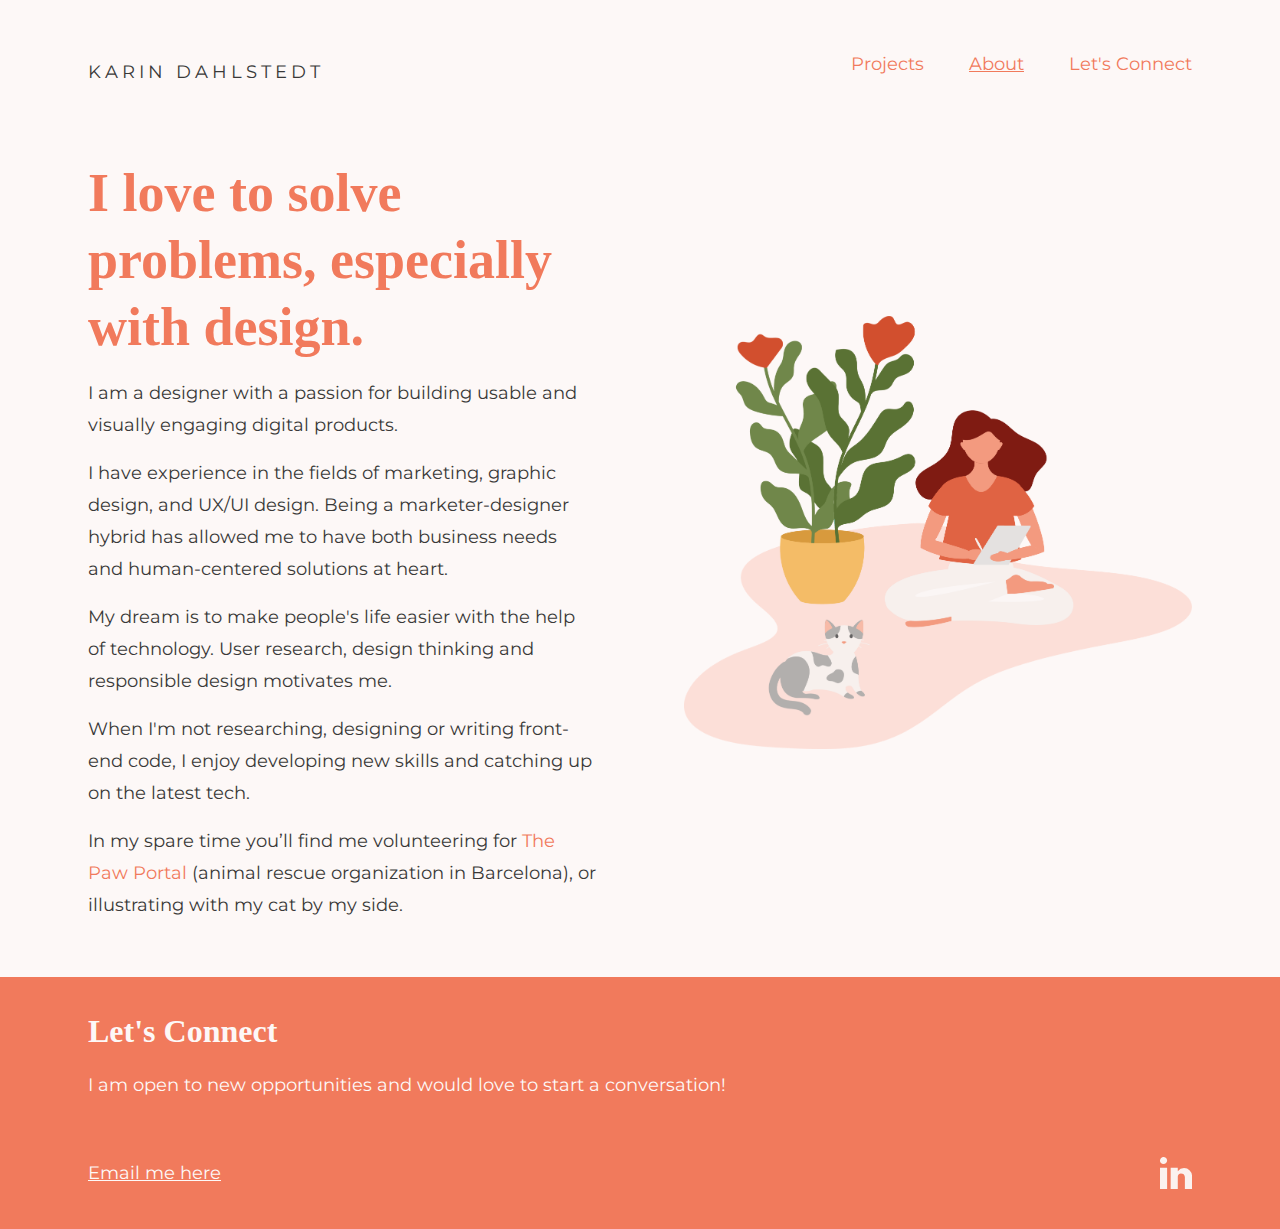
==== about/index.html @ d30a2efb "Project updated" ====
<!DOCTYPE html>
<html lang="en">

    <head>
        <meta charset="UTF-8">
        <meta name="viewport" content="width=device-width, initial-scale=1.0">
        <title>About</title>
        <link rel="preconnect" href="https://fonts.gstatic.com">
        <link
            href="https://fonts.googleapis.com/css2?family=DM+Serif+Display&family=Montserrat&display=swap"
            rel="stylesheet">
        <link href="../assets/css/styles.css" rel="stylesheet">
    </head>
    <body>
        <header class="header">
            <div class="header-container wrapper">
                <div class="logo">
                <div>KARIN DAHLSTEDT</div>
            </div>
            <div class="hamburger-menu">
            <div id="myNav" class="overlay">
                <a href="javascript:void(0)" class="closebtn" onclick="closeNav()">&times;</a>
                <div class="overlay-content">
                  <a href="https://karindd.github.io">Projects</a>
                  <a href="https://karindd.github.io/about/">About</a>
                  <a href="#footer">Let's Connect</a>
                </div>
              </div>
              <div class="hamburger-icon">
              <span onclick="openNav()">&#9776;</span>
              </div>
            </div>
                <nav class="navigation navigation-min">
                    <ul>
                        <li class="nav-item inline">
                            <a class="nav-link" href="https://karindd.github.io">Projects</a>
                        </li>
                        <li class="nav-item inline">
                            <a class="nav-link underline" href="https://karindd.github.io/about/">About</a>
                        </li>
                        <li class="nav-item inline">
                            <a class="nav-link" href="#footer">Let's Connect</a>
                        </li>
                    </ul>
                </nav>
            </div>
        </header>
        <main>
            <section>
                <div class="wrapper">
                    <div class="row-min align-center">
                        <div class="column-min">
                            <h1 class="h-color">I love to solve problems, especially with design.</h1>

                            <p>I am a designer with a passion for building usable and visually
                                engaging digital products.


                            <p>I have experience in the fields of marketing, graphic design, and
                                UX/UI design.

                                Being a marketer-designer hybrid has allowed me to have both
                                business needs and human-centered solutions at heart.</p>


                            <p>My dream is to make people's life easier with the help of technology.

                                User research, design thinking and responsible design motivates me.
                            </p>


                            <p> When I'm not researching, designing or writing front-end code, I
                                enjoy developing new skills and catching up on the latest tech.
                            </p>
                            <p class="parragraph-min">In my spare time you’ll find me volunteering for
                                <a href="https://www.facebook.com/thepawportal">The Paw Portal</a>
                                (animal rescue organization in Barcelona), or illustrating with my
                                cat by my side.
                            </p>
                        </div>
                        <div class="illustration column-min">
                            <img src="../assets/img/about.png" alt="girl painting with a cat by her side">
                        </div>
                        <p class="parragraph-max">In my spare time you’ll find me volunteering for
                            <a href="https://www.facebook.com/thepawportal">The Paw Portal</a>
                            (animal rescue organization in Barcelona), or illustrating with my
                            cat by my side.
                        </p>
                    </div>
                </div>
                </div>
            </section>
        </main>
        <footer class="footer">
            <div class="wrapper">
                    <h3 class="footer__title">Let's Connect</h3>
                <div class="footer__content">
                    <p>I am open to new opportunities and would love to start a conversation!</p>
                </div>
                <div class="flex-container space-between align-end">
                    <div class="footer__email">
                        <a href="mailto: dahlstedt.karin@gmail.com" class="footer-anchor">Email me
                            here</a>
                    </div>
                    <div id="footer">
                        <div class="footer__icon" alt="linkedin icon">
                        <svg data-name="Layer 1" xmlns="http://www.w3.org/2000/svg"
                            viewBox="0 0 36 36">
                            <path
                                d="M20 36h-8V12h8v4a9.27 9.27 0 017.05-3.53 9 9 0 019 9V36H28V22.5a4.54 4.54 0 00-4.49-3.89 3.67 3.67 0 00-2.59 1.2A3.62 3.62 0 0020 22.5zM8 36H0V12h8zM4 8a4 4 0 112.83-1.17A4 4 0 014 8z"
                                fill="#fbf2ef"/>
                        </svg>
                    </div>
                </div>
            </div>
        </footer>
        <script src="https://cdnjs.cloudflare.com/ajax/libs/jquery/3.6.0/jquery.min.js" integrity="sha512-894YE6QWD5I59HgZOGReFYm4dnWc1Qt5NtvYSaNcOP+u1T9qYdvdihz0PPSiiqn/+/3e7Jo4EaG7TubfWGUrMQ==" crossorigin="anonymous"></script>
        <script src="../assets/app.js"></script>
    </body>
</html>
---- assets/css/styles.css ----
/* ----------------------- RESET ------------------ */
/**
 * Box sizing rules
 * https://developer.mozilla.org/es/docs/Web/CSS/box-sizing
 */
*,
*::before,
*::after {
  box-sizing: border-box;
}

/* Remove default padding */
ul,
ol {
  padding: 0;
}

/* Remove default margin */
body,
h1,
h2,
h3,
h4,
p,
ul,
ol,
li,
figure,
figcaption,
blockquote,
dl,
dd {
  margin: 0;
}

/* Set core body defaults */
body {
  min-height: 100vh;
  scroll-behavior: smooth;
  text-rendering: optimizeSpeed;
  line-height: 1.5;
}

/* Remove list styles on ul, ol elements with a class attribute */
ul,
ol {
  list-style: none;
}

/* A elements that don't have a class get default styles */
a:not([class]) {
  text-decoration-skip-ink: auto;
}

/* Make images easier to work with */
img {
  max-width: 100%;
  display: block;
}

/* Natural flow and rhythm in articles by default */
article > * + * {
  margin-top: 1em;
}

/* Inherit fonts for inputs and buttons */
input,
button,
textarea,
select {
  font: inherit;
}

[role='button'],
input[type='submit'],
input[type='reset'],
input[type='button'],
button {
  -webkit-box-sizing: content-box;
  -moz-box-sizing: content-box;
  box-sizing: content-box;
}

/* Reset `button` and button-style `input` default styles */
input[type='submit'],
input[type='reset'],
input[type='button'],
button {
  background: none;
  border: 0;
  color: inherit;
  /* cursor: default; */
  font: inherit;
  line-height: normal;
  overflow: visible;
  padding: 0;
  -webkit-appearance: button; /* for input */
  -webkit-user-select: none; /* for button */
  -moz-user-select: none;
  -ms-user-select: none;
}
input::-moz-focus-inner,
button::-moz-focus-inner {
  border: 0;
  padding: 0;
}

/* Make `a` like a button */
[role='button'] {
  color: inherit;
  cursor: default;
  display: inline-block;
  text-align: center;
  text-decoration: none;
  white-space: pre;
  -webkit-user-select: none;
  -moz-user-select: none;
  -ms-user-select: none;
}

/* Remove all animations and transitions for people that prefer not to see them */
@media (prefers-reduced-motion: reduce) {
  * {
    animation-duration: 0.01ms !important;
    animation-iteration-count: 1 !important;
    transition-duration: 0.01ms !important;
    scroll-behavior: auto !important;
  }
}

/* ----------------------- END RESET ------------------ */

/* ----------------------- VARIABLES ------------------ */

:root {
  --primary-color:#F17A5C;
  --secondary-color: #393938;
  --tertiary-color: #fdf8f7;
  --space-travel: #FFA480;
  --space-lg: 5.6rem;
  --space-md: 4.8rem;
  --space-sm: 2.4rem;
  --space-xl: 6.4rem;
  --body-lg-min: 1.8rem;
  --body-md-min: 1.6rem;
  --body-sm-min: 1.4rem;
  --body-lg-max: 2.4rem;
  --body-md-max: 1.8rem;
  --body-sm-max: 1.4rem;
}
/* ----------------------- use "space" to define vertical rythm and color palettes (any value, --whatever) ------------------ */

/* ----------------------- END VARIABLES ------------------ */

/* ----------------------- GLOBAL ------------------ */

html {
  font-size: 62.5%; /* Base typography: 10px */
}

h1,
h2,
h3 {
  font-family: 'DM SerifDisplay';
  color: var(--secondary-color);
}

.h-color {
  color: var(--primary-color);
}

h1 {
  font-size: 2.5rem;
  line-height: 3.4rem;
  margin-bottom: 1.6rem;
}

h2 {
  font-size: 2.3rem;
  line-height: 3.2rem;
  margin-bottom: 0.8rem;
}

h3 {
  font-size: 2rem;
  line-height: 2.8rem;
  margin-bottom: 0.8rem;
}

.b-lg {
  font-size: var(--body-lg-min) 
  }

.b-sm {
    font-size: var(--body-sm-min) 
    }

body {
  background-color: var(--tertiary-color);
  font-family: 'Montserrat';
  font-size: var(--body-md-min) ;
  color: var(--secondary-color);
  line-height: 2.4rem;
}

p,
p + p {
  margin-bottom: 1.6rem;
}

a:link {
  text-decoration: none;
}

.underline:link {
  text-decoration: underline;
}

a:link {
  color: var(--primary-color);
}

a:visited {
  color: var(--primary-color);
}

a:hover {
  color: var(--secondary-color);
}

.a:active {
  color: var(--secondary-color);
}


/* ----------------------- UTILITIES ------------------ */

.wrapper {
  margin: 0 auto;
  max-width: 128rem;
  padding: 0 2.4rem;
}

.flex-container {
  display: flex;
}

.row {
  align-items: flex-start;
  display: flex;
  width: 100%;
}

.column {
  width: 50%;
}

.space-between {
  justify-content: space-between;
}


.justify-end {
  justify-content: flex-end;
}

.justify-center {
  justify-content: center;
}

.space-around {
  justify-content: space-around;
}

.align-end {
  align-items: flex-end;
}

.align-start {
  align-items: flex-start;
}

.align-center {
  align-items: center;
}

.reverse {
  flex-flow: reverse;
}

.flex-wrap {
  flex-wrap: wrap;
}

.hide {
  display: none;
}

.fixed {
  position: fixed;
}

.parragraph-max {
  display: block;
}

.parragraph-min {
  display: none;
}

.margin-bottom--lg {
  margin-bottom: var(--space-lg);
} 

.margin-bottom--md {
  margin-bottom: var(--space-md);
} 

.margin-bottom--sm {
  margin-bottom: var(--space-sm);
  }

  .margin-left {
    margin-left: var(--space-md);
    }

    .margin-right {
      margin-right: var(--space-md);
      }

  .column_container {
   margin: 10rem;
  }

/* ----------------------- END UTILITIES ------------------ */

/* ----------------------- HEADER ------------------ */

.header {
  width: 100%;
}

.header-container {
  display: flex;
  align-items: center;
  justify-content: flex-end;
  margin-top: 4.8rem;
  margin-bottom: 6.4rem;
}

.logo {
  width: 100%;
  letter-spacing: 0.4rem;
}

/* ----------------------- END HEADER ------------------ */


/* ----------------------- NAVIGATION ------------------ */

.navigation-min {
  display: none;
}

.navigation {
  display: none;
}

.menu-closed {
  display: none;
}

.menu-open {
  display: none;
}

/* ----------------------- NAVIGATION / HAMBURGER ------------------ */

.hamburger-icon {
font-size: 2.4rem;
}

.overlay {
  height: 100%;
  width: 0;
  position: fixed;
  z-index: 1;
  top: 0;
  left: 0;
  background-color: rgb(0,0,0);
  background-color: rgba(0,0,0, 0.9);
  overflow-x: hidden;
  transition: 0.25s;
}

.overlay-content {
  position: relative;
  top: 25%;
  width: 100%;
  text-align: center;
  margin-top: 30px;
}

.overlay a {
  padding: 1.6rem;
  text-decoration: none;
  font-size: 1.8rem;
  color: #818181;
  display: block;
  transition: 0.3s;
}

.overlay a:hover, .overlay a:focus {
  color: #f1f1f1;
}

.overlay .closebtn {
  position: absolute;
  top: 20px;
  right: 45px;
  font-size: 60px;
}

@media screen and (max-height: 450px) {
  .overlay a {font-size: 20px}
  .overlay .closebtn {
  font-size: 40px;
  top: 15px;
  right: 35px;
  }
}

/* ----------------------- END NAVIGATION / HAMBURGER  ------------------ */

/* ----------------------- END NAVIGATION ------------------ */


/* ----------------------- HOME ------------------ */

.illustration {
  margin: 3.2rem;
}

.arrow-svg {
 display: none;
}

.project__bg {
  border-radius: 1rem;
    }

.space-travel__bg {
      background-image: url(../img/space-travel/space-travel-bg.png);
    }

.zoom-effect-container {
  width: 100%;
  height: 100%;
  margin-bottom: 2.4rem;
  margin-top: 4.8rem;
}

.image-card img {
-webkit-transition: 0.4s ease;
transition: 0.4s ease;
}

.zoom-effect-container:hover .image-card img {
-webkit-transform: scale(1.08);
transform: scale(1.08);
}

/* ----------------------- END HOME ------------------ */

 /* ----------------------- PROJECTS BILLBOARD ------------------ */

 .progress { position: fixed; top: 0; left: 0; height: 0.8rem; background-color: var(--secondary-color);
  ; transition: all linear 0.1s; min-width: 0%; }

 .billboard__h {
  color: var(--tertiary-color);
}

.billboard__p {
  margin-bottom:5.6rem;
}

.billboard__content__h {
  color: var(--secondary-color);
}

.billboard__text {
  color: var(--tertiary-color);
  margin: 6.4rem 2.4rem 6.4rem 2.4rem;
  width: 40%;
}

.billboard__content {
  width: 100%;
  padding: 4.8rem 2.4rem 4.8rem;
  border-radius: 0 0 2rem 2rem;
  margin-bottom:4.8rem;
}

/* ----------------------- END PROJECTS BILLBOARD ------------------ */

/* ----------------------- PROJECTS ------------------ */

.project__img {
margin: 0 0 3.2rem 0;
}

.project__img-min {
display: none;  
}

.project__mockup {
  height: auto;
  width: 100%;
  margin-left: auto;
  margin-right: auto;
}

.content__container {
padding: 3.2rem;
border-radius: 2rem;
background-size: cover;
margin: 4.8rem 0 4.8rem 0;
}

.content__container--column-right {
  padding: 0 1.6rem 0 2.4rem;
  width: 50%;
}

.content__container--column-left {
  padding: 0 2.4rem 0 1.6rem;
  width: 50%;
}

.column-left--padding {
 padding-right: 4.8rem;
}

.project__section {
  margin-bottom: var(--space-md);
  }

.colors__container {
margin-bottom: var(--space-md);
width: 100%;
height: auto;
}

.typeface-img {
  width: 200%;
}

.type-scale--min {
  display: none;
}

.type-scale-img--max {
  height: 50%;
  width: auto;
}

.mobile-prototype-img {
  height: 35rem;
  width: auto;
}

.desktop-prototype-img {
  height: 35rem;
  width: auto;
  margin: -1rem;
}
/* ----------------------- END PROJECTS ------------------ */

/* ----------------------- SPACE TRAVEL ------------------ */

.bg-color--space-travel {
  background-color: var(--space-travel);
}

ul.project__ul--space-travel li::before {
  color:var(--space-travel);
}

.billboard__bg--space-travel {
  background-image: url("../img/space-travel/space-travel-bg.png");
  background-repeat: repeat;
  background-attachment: scroll;
  background-size: cover;
  border-radius: 0 0 3rem 3rem;
}

.billboard_mockup--space-travel {
  background-image: url("../img/space-travel/bg2.png");
  background-repeat: no-repeat;
  background-position: right 2.4rem bottom;
  background-attachment: scroll;
  background-size: 40%;
}

/* ----------------------- END SPACE TRAVEL ------------------ */

/* ----------------------- LISTS ------------------ */

ul.project__ul {
  list-style: none; /* Remove default bullets */
}

ul.project__ul li::before {
  content: "\2022";  /* Add content: \2022 is the CSS Code/unicode for a bullet */
  font-weight: bold; /* If you want it to be bold */
  font-size: 250%;
  display: inline-block; /* Needed to add space between the bullet and the text */
  width: 1rem; /* Also needed for space (tweak if needed) */
  margin-left: -1em; /* Also needed for space (tweak if needed) */
  vertical-align: middle;
  position: absolute;
  line-height: 2.4rem;
}

li {
  margin-bottom: 0.8rem;
}

/* ----------------------- END LISTS ------------------ */

/* ----------------------- NEXT PROJECT ------------------ */

.next-project {
  background-color: #D9CDC7;
  height: 100%;
  padding: 8.8rem 0 16.8rem 0;
}

.arrow-right {
  width: 10rem;
height: auto;
}

/* ----------------------- NEXT PROJECT END ------------------ */

/* ----------------------- FOOTER ------------------ */

.footer {
  background: var(--primary-color);
  min-height: 24rem;
  padding-top: 4rem;
  padding-bottom: 4rem;
  margin-top: 4rem;
}

.footer-project {
  margin-top: 0rem;
}

.footer__content,
.footer__title {
  color: var(--tertiary-color);
}

.footer__content {
  padding-bottom: 4rem;
}

.footer__icon {
  width: 2.4rem;
  height: 2.4rem;
}

.footer-anchor:link {
  color: var(--tertiary-color);
  text-decoration-line: underline;
}

.footer-anchor:visited {
  color: var(--tertiary-color);
}

.footer-anchor:hover {
  color: var(--secondary-color);
}

.footer-anchor:active {
  color: var(--secondary-color);
}

/* ----------------------- END FOOTER ------------------ */


/* ----------------------- RESPONSIVE 960px ------------------ */
@media (min-width: 60em) {

  /* ----------------------- GLOBAL ------------------ */

  h1 {
    font-size: 5.4rem;
    line-height: 6.7rem;
    margin-bottom: 1.6rem;
  }

  h2 {
    font-size: 4.2rem;
    margin-bottom: 2.4rem;
  }

  h3 {
    font-size: 3.2rem;
    margin-bottom: 2.4rem;
  }

  body {
    font-size: var(--body-md-max) ;
    line-height: 3.2rem;
  }

  .b-lg {
    font-size: var(--body-lg-max) 
    }

    .b-sm {
      font-size: var(--body-sm-max) 
      }

  .margin-bottom {
    margin-bottom: 4.8rem;
  } 

  /* ----------------------- END GLOBAL ------------------ */

  /* ----------------------- UTILITIES ------------------ */

  .wrapper {
    max-width: 128rem;
    padding: 0 8.8rem;
  }

  .wrapper__project--min {
    max-width: 192rem;
  }

  .wrapper--center-min {
    margin: 0 auto;
    max-width: 128rem;
    padding: 0 20rem;
    }

  .flex-container-min {
    display: flex;
  }

  .row-min {
    align-items: flex-start;
    display: flex;
    width: 100%;
  }

  .reverse-min {
    flex-flow: reverse;
  }

  .row-min {
    align-items: flex-start;
    display: flex;
    width: 100%;
  }

  .space-between {
    justify-content: space-between;
  }

  .align-center {
    align-items: center;
  }

  .align-start {
    align-items: start;
  }

  .justify-center-min {
    justify-content: center;
  }

  .display {
    display: block;
  }

  .hide {
    display: none;
  }

  .inline {
    display: inline-block;
  }

  .column-min-margin {
    width: 50%;
    margin: 0 7.2rem 0 0;
  }

  .margin-right-min {
    margin-right: 7.2rem;
  } 

  .column {
    width: 50%;
  }

  .column-min {
    width: 50%;
  }

  .parragraph-min {
    display: block;
  }

  .parragraph-max {
    display: none;
  }

  /* ----------------------- END UTILITIES ------------------ */

  /* ----------------------- HEADER ------------------ */

  .hamburger-menu {
    display: none;
  }
  .navigation {
    display: none;
  }
  .navigation-min {
    width: 50%;
    display: flex;
    justify-content: flex-end;
  }

  .nav-item {
    padding: 0 2rem;
  }

  .nav-item:last-child {
    padding-right: 0;
  }

  .menu-open {
    display: none;
  }

  .logo {
    width: 50%;
    letter-spacing: 0.4rem;
  }

/* ----------------------- END HEADER ------------------ */

/* ----------------------- HOME ------------------ */

  .illustration {
    margin: 0 0 3.2rem 8.8rem;
  }

  .arrow-svg {
    display: block;
    margin: 6.4rem;
  }

  .project__bg {
    border-radius: 4rem;
      }

/* ----------------------- END HOME ------------------ */

/* ----------------------- PROJECTS BILLBOARD ------------------ */

.billboard__content--column-right {
  width: 50%;
  margin-right: 8.8rem;
}

.billboard__content--column-left {
  width: 50%;
  margin-left: 4.8rem;
}

.project__mockup {
    height: auto;
    width: 80%;
    margin-left: auto;
    margin-right: auto;
    }

    .billboard__content {
      width: 100%;
      padding: 6.4rem 8.8rem 6.4rem;
      border-radius: 0 0 2rem 2rem;
      margin-bottom: var(--space-xl);
    }

    .billboard__text {
      color: var(--tertiary-color);
      margin: 8.8rem 8.8rem 0 8.8rem;
      height: 70vh;
      width: 40%;
    }
    

/* ----------------------- END PROJECTS BILLBOARD ------------------ */

/* ----------------------- PROJECTS ------------------ */

  .project__img-min {
    margin: 0rem 0 2.4rem 0;
    display: block;
    }

  .project__img {
      display: none;
      }

  .content__container {
      padding: 5.6rem;
      border-radius: 2rem;
      background-size: cover;
      margin: 4.8rem 0 4.8rem 0;
        }
        
        .content__container--column-right {
          padding: 0 2.4rem 0 4.8rem;
          width: 50%;
        }
        
        .content__container--column-left {
          padding: 0 4.8rem 0 2.4rem;
          width: 50%;
        }
        

  .project__section {
    margin-bottom: 8rem;
    }

    .colors__container {
      margin-bottom: 6.4rem;
      width: 100%;
      height: auto;
      }

      .type-scale--min {
        display: block;
      }

      .type-scale--max {
        display: none;
      }

      .mobile-prototype-img {
        height: 40rem;
        width: auto;
      }
      
      .desktop-prototype-img {
        height: 70rem;
        width: auto;
        margin-top: -10rem;
      }
      

/* ----------------------- END PROJECTS ------------------ */

/* ----------------------- SPACE TRAVEL ------------------ */

.billboard__bg--space-travel {
    background-image: url("../img/space-travel/space-travel-bg.png");
    background-repeat: repeat;
    background-attachment: fixed;
    background-size: cover;
    border-radius: 0 0 3rem 3rem;
  }
  
  .billboard_mockup--space-travel {
    background-image: url("../img/space-travel/bg2.png");
    background-repeat: no-repeat;
    background-position: right 8.8rem bottom;
    background-attachment: fixed;
    background-size: 30%;
  }

/* ----------------------- END SPACE TRAVEL ------------------ */


/* ----------------------- LISTS ------------------ */

li {
  margin-bottom: 1.6rem;
}

/* ----------------------- END LISTS ------------------ */

/* ----------------------- FOOTER ------------------ */

    .footer__icon {
      width: 3.2rem;
      height: 3.2rem;
    }
  
/* ----------------------- END FOOTER ------------------ */
}   
/* ----------------------- END RESPONSIVE 960px ------------------ */
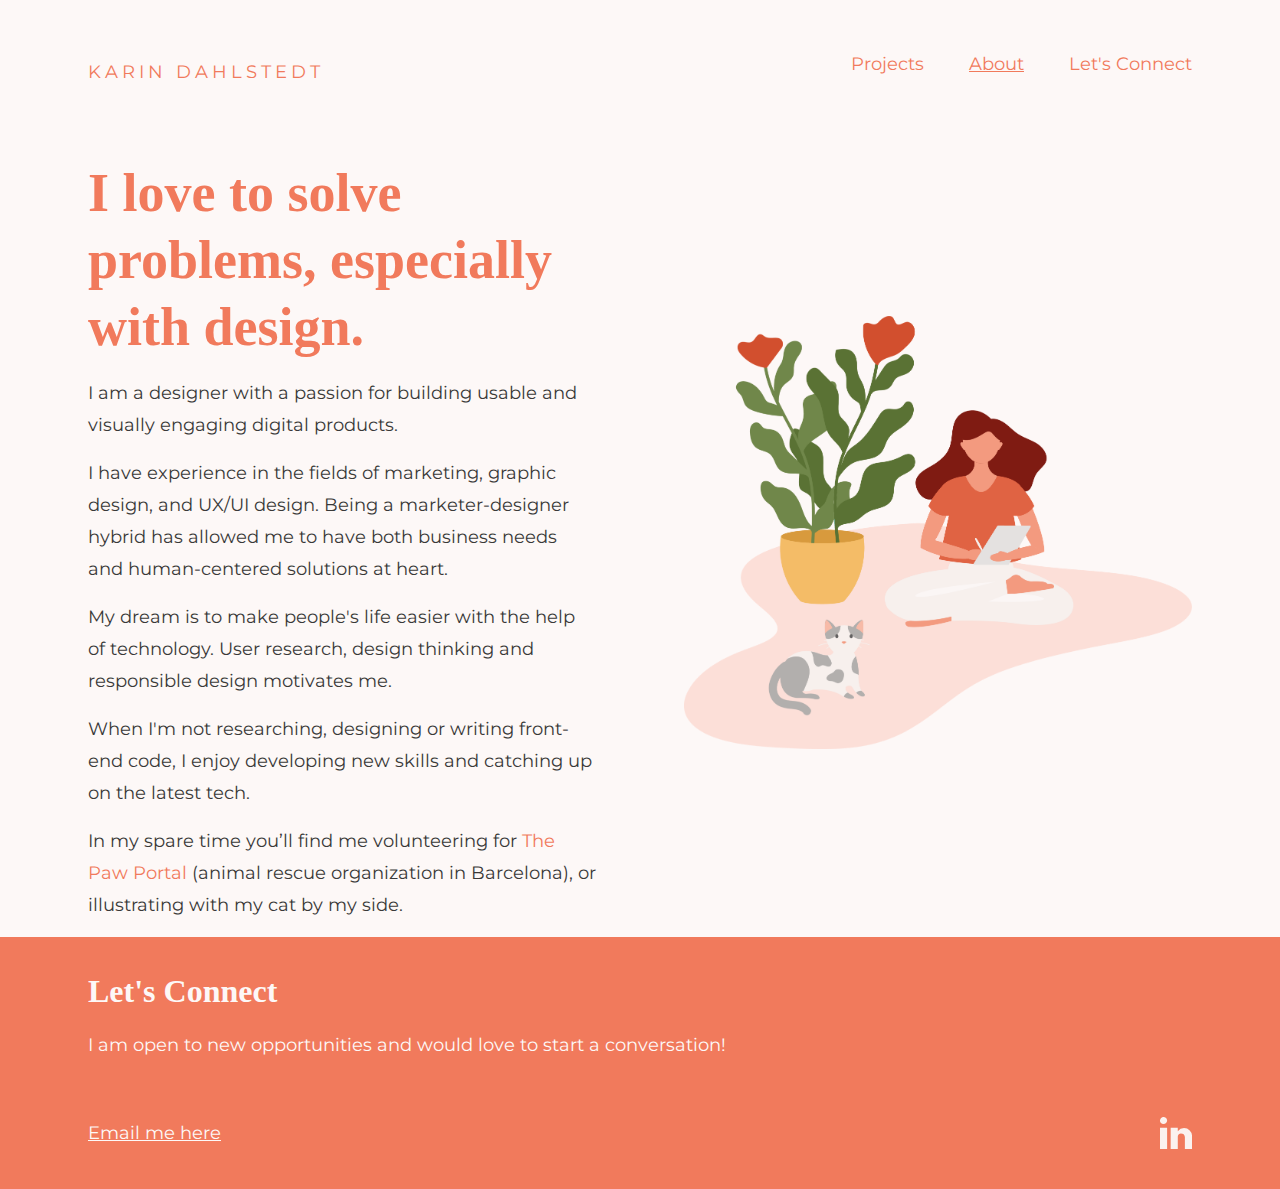
==== commit 78051974: "Stylesheet update" ====
--- a/about/index.html
+++ b/about/index.html
@@ -15,15 +15,15 @@
         <header class="header">
             <div class="header-container wrapper">
                 <div class="logo">
-                <div>KARIN DAHLSTEDT</div>
-            </div>
+                    <a href="/">Karin Dahlstedt</a>
+                    </div>
             <div class="hamburger-menu">
             <div id="myNav" class="overlay">
                 <a href="javascript:void(0)" class="closebtn" onclick="closeNav()">&times;</a>
                 <div class="overlay-content">
-                  <a href="https://karindd.github.io">Projects</a>
-                  <a href="https://karindd.github.io/about/">About</a>
-                  <a href="#footer">Let's Connect</a>
+                  <a href="/">Projects</a>
+                  <a href="/about">About</a>
+                  <a href="#footer" onclick="closeNav()">Let's Connect</a>
                 </div>
               </div>
               <div class="hamburger-icon">
@@ -91,12 +91,10 @@
                 </div>
             </section>
         </main>
-        <footer class="footer">
+        <footer class="footer footer-project">
             <div class="wrapper">
                     <h3 class="footer__title">Let's Connect</h3>
-                <div class="footer__content">
-                    <p>I am open to new opportunities and would love to start a conversation!</p>
-                </div>
+                    <p class="footer__content">I am open to new opportunities and would love to start a conversation!</p>
                 <div class="flex-container space-between align-end">
                     <div class="footer__email">
                         <a href="mailto: dahlstedt.karin@gmail.com" class="footer-anchor">Email me
@@ -113,6 +111,7 @@
                     </div>
                 </div>
             </div>
+        </div>
         </footer>
         <script src="https://cdnjs.cloudflare.com/ajax/libs/jquery/3.6.0/jquery.min.js" integrity="sha512-894YE6QWD5I59HgZOGReFYm4dnWc1Qt5NtvYSaNcOP+u1T9qYdvdihz0PPSiiqn/+/3e7Jo4EaG7TubfWGUrMQ==" crossorigin="anonymous"></script>
         <script src="../assets/app.js"></script>
--- a/assets/css/styles.css
+++ b/assets/css/styles.css
@@ -137,6 +137,7 @@
   --secondary-color: #393938;
   --tertiary-color: #fdf8f7;
   --space-travel: #FFA480;
+  --masclans:#F2EAD9;
   --space-lg: 5.6rem;
   --space-md: 4.8rem;
   --space-sm: 2.4rem;
@@ -191,6 +192,11 @@
   font-size: var(--body-lg-min) 
   }
 
+  .b-lg--bold {
+    font-size: var(--body-lg-min);
+    font-weight: 600;
+    }
+
 .b-sm {
     font-size: var(--body-sm-min) 
     }
@@ -328,6 +334,10 @@
       margin-right: var(--space-md);
       }
 
+  .margin-top--md {
+    margin-top: var(--space-md);
+  }
+
   .column_container {
    margin: 10rem;
   }
@@ -351,6 +361,7 @@
 .logo {
   width: 100%;
   letter-spacing: 0.4rem;
+  text-transform: uppercase;
 }
 
 /* ----------------------- END HEADER ------------------ */
@@ -445,6 +456,10 @@
  display: none;
 }
 
+.project {
+  margin-bottom: 8rem;
+}
+
 .project__bg {
   border-radius: 1rem;
     }
@@ -452,6 +467,11 @@
 .space-travel__bg {
       background-image: url(../img/space-travel/space-travel-bg.png);
     }
+
+.masclans__bg {
+  background: rgb(23,101,172);
+  background: linear-gradient(63deg, rgba(23,101,172,1) 0%, rgba(162,202,238,1) 100%);
+      }
 
 .zoom-effect-container {
   width: 100%;
@@ -474,8 +494,13 @@
 
  /* ----------------------- PROJECTS BILLBOARD ------------------ */
 
- .progress { position: fixed; top: 0; left: 0; height: 0.8rem; background-color: var(--secondary-color);
-  ; transition: all linear 0.1s; min-width: 0%; }
+ .progress { position: fixed; 
+  top: 0; 
+  left: 0; 
+  height: 0.8rem; 
+  background-color: var(--secondary-color);
+  transition: all linear 0.1s; min-width: 0%;
+  z-index: 10; }
 
  .billboard__h {
   color: var(--tertiary-color);
@@ -566,16 +591,59 @@
 }
 
 .mobile-prototype-img {
-  height: 35rem;
+  max-height: 35rem;
   width: auto;
 }
 
 .desktop-prototype-img {
-  height: 35rem;
-  width: auto;
   margin: -1rem;
+  object-fit: cover;
+}
+
+.iframe_container {
+}
+
+.prototype {
+  -ms-zoom: 0.75;
+        -moz-transform: scale(0.75);
+        -moz-transform-origin: 0 0;
+        -o-transform: scale(0.75);
+        -o-transform-origin: 0 0;
+        -webkit-transform: scale(0.75);
+        -webkit-transform-origin: 0 0;
+        margin: auto;
+        display: flex;
+        align-items: center;
 }
 /* ----------------------- END PROJECTS ------------------ */
+
+/* ----------------------- MASCLANS 1881 ------------------ */
+
+
+ul.project__ul--space-travel li::before {
+  color:#1765AC;
+}
+
+.billboard__parallax {
+  background-repeat: repeat;
+  background-attachment: scroll;
+  background-size: cover;
+  border-radius: 0 0 3rem 3rem;
+}
+
+.billboard-mockup--masclans {
+  background-image: url("../img/masclans/bg2.png");
+  background-repeat: no-repeat;
+  background-position: right 2.4rem bottom -1rem;
+  background-attachment: scroll;
+  background-size: 40%;
+}
+
+.bg-color--masclans {
+  background-color: var(--masclans);
+}
+
+/* ----------------------- END 1881 ------------------ */
 
 /* ----------------------- SPACE TRAVEL ------------------ */
 
@@ -587,7 +655,7 @@
   color:var(--space-travel);
 }
 
-.billboard__bg--space-travel {
+.billboard-bg--space-travel {
   background-image: url("../img/space-travel/space-travel-bg.png");
   background-repeat: repeat;
   background-attachment: scroll;
@@ -595,10 +663,10 @@
   border-radius: 0 0 3rem 3rem;
 }
 
-.billboard_mockup--space-travel {
+.billboard-mockup--space-travel {
   background-image: url("../img/space-travel/bg2.png");
   background-repeat: no-repeat;
-  background-position: right 2.4rem bottom;
+  background-position: right 2.4rem bottom -1rem;
   background-attachment: scroll;
   background-size: 40%;
 }
@@ -606,6 +674,10 @@
 /* ----------------------- END SPACE TRAVEL ------------------ */
 
 /* ----------------------- LISTS ------------------ */
+
+ul.project__ul--billboard li::before {
+  color:var(--secondary-color);
+}
 
 ul.project__ul {
   list-style: none; /* Remove default bullets */
@@ -691,6 +763,18 @@
 
 /* ----------------------- END FOOTER ------------------ */
 
+/* ----------------------- RESPONSIVE 768px ------------------ */
+@media (min-width: 48em) {
+
+.billboard-mockup--space-travel {
+  background-image: url("../img/space-travel/bg2.png");
+  background-repeat: no-repeat;
+  background-position: right 2.4rem top 5rem;
+  background-attachment: scroll;
+  background-size: 40%;
+}
+}
+/* ----------------------- END RESPONSIVE 768px ------------------ */
 
 /* ----------------------- RESPONSIVE 960px ------------------ */
 @media (min-width: 60em) {
@@ -722,6 +806,10 @@
     font-size: var(--body-lg-max) 
     }
 
+    .b-lg--bold {
+      font-size: var(--body-lg-max);
+      }
+
     .b-sm {
       font-size: var(--body-sm-max) 
       }
@@ -763,12 +851,6 @@
     flex-flow: reverse;
   }
 
-  .row-min {
-    align-items: flex-start;
-    display: flex;
-    width: 100%;
-  }
-
   .space-between {
     justify-content: space-between;
   }
@@ -805,6 +887,10 @@
   .margin-right-min {
     margin-right: 7.2rem;
   } 
+
+  .margin-top--neg {
+    margin-top: -8rem;
+  }
 
   .column {
     width: 50%;
@@ -869,6 +955,10 @@
   }
 
   .project__bg {
+    border-radius: 1rem;
+      }
+
+  .project__bg {
     border-radius: 4rem;
       }
 
@@ -884,6 +974,15 @@
 .billboard__content--column-left {
   width: 50%;
   margin-left: 4.8rem;
+}
+
+.billboard__row {
+  display: flex;
+  align-items: flex-start;
+  flex-direction: row;
+  width: 100%;
+  justify-content: space-around;
+  margin-bottom: var(--space-sm);
 }
 
 .project__mockup {
@@ -907,7 +1006,6 @@
       width: 40%;
     }
     
-
 /* ----------------------- END PROJECTS BILLBOARD ------------------ */
 
 /* ----------------------- PROJECTS ------------------ */
@@ -919,6 +1017,13 @@
 
   .project__img {
       display: none;
+      }
+
+.img-row--min{
+        align-items: flex-start;
+        display: flex;
+        width: 100%;
+        justify-content: space-around;
       }
 
   .content__container {
@@ -937,7 +1042,6 @@
           padding: 0 4.8rem 0 2.4rem;
           width: 50%;
         }
-        
 
   .project__section {
     margin-bottom: 8rem;
@@ -949,31 +1053,35 @@
       height: auto;
       }
 
-      .type-scale--min {
+  .type-scale--min {
         display: block;
       }
 
-      .type-scale--max {
+  .type-scale--max {
         display: none;
       }
 
-      .mobile-prototype-img {
-        height: 40rem;
+  .mobile-prototype-img {
+        max-height: 40rem;
         width: auto;
       }
       
-      .desktop-prototype-img {
+  .desktop-prototype-img {
         height: 70rem;
         width: auto;
         margin-top: -10rem;
       }
       
+  .small-img {
+        width:50rem;
+        height: auto;
+      }
 
 /* ----------------------- END PROJECTS ------------------ */
 
 /* ----------------------- SPACE TRAVEL ------------------ */
 
-.billboard__bg--space-travel {
+.billboard-bg--space-travel {
     background-image: url("../img/space-travel/space-travel-bg.png");
     background-repeat: repeat;
     background-attachment: fixed;
@@ -981,7 +1089,7 @@
     border-radius: 0 0 3rem 3rem;
   }
   
-  .billboard_mockup--space-travel {
+  .billboard-mockup--space-travel {
     background-image: url("../img/space-travel/bg2.png");
     background-repeat: no-repeat;
     background-position: right 8.8rem bottom;
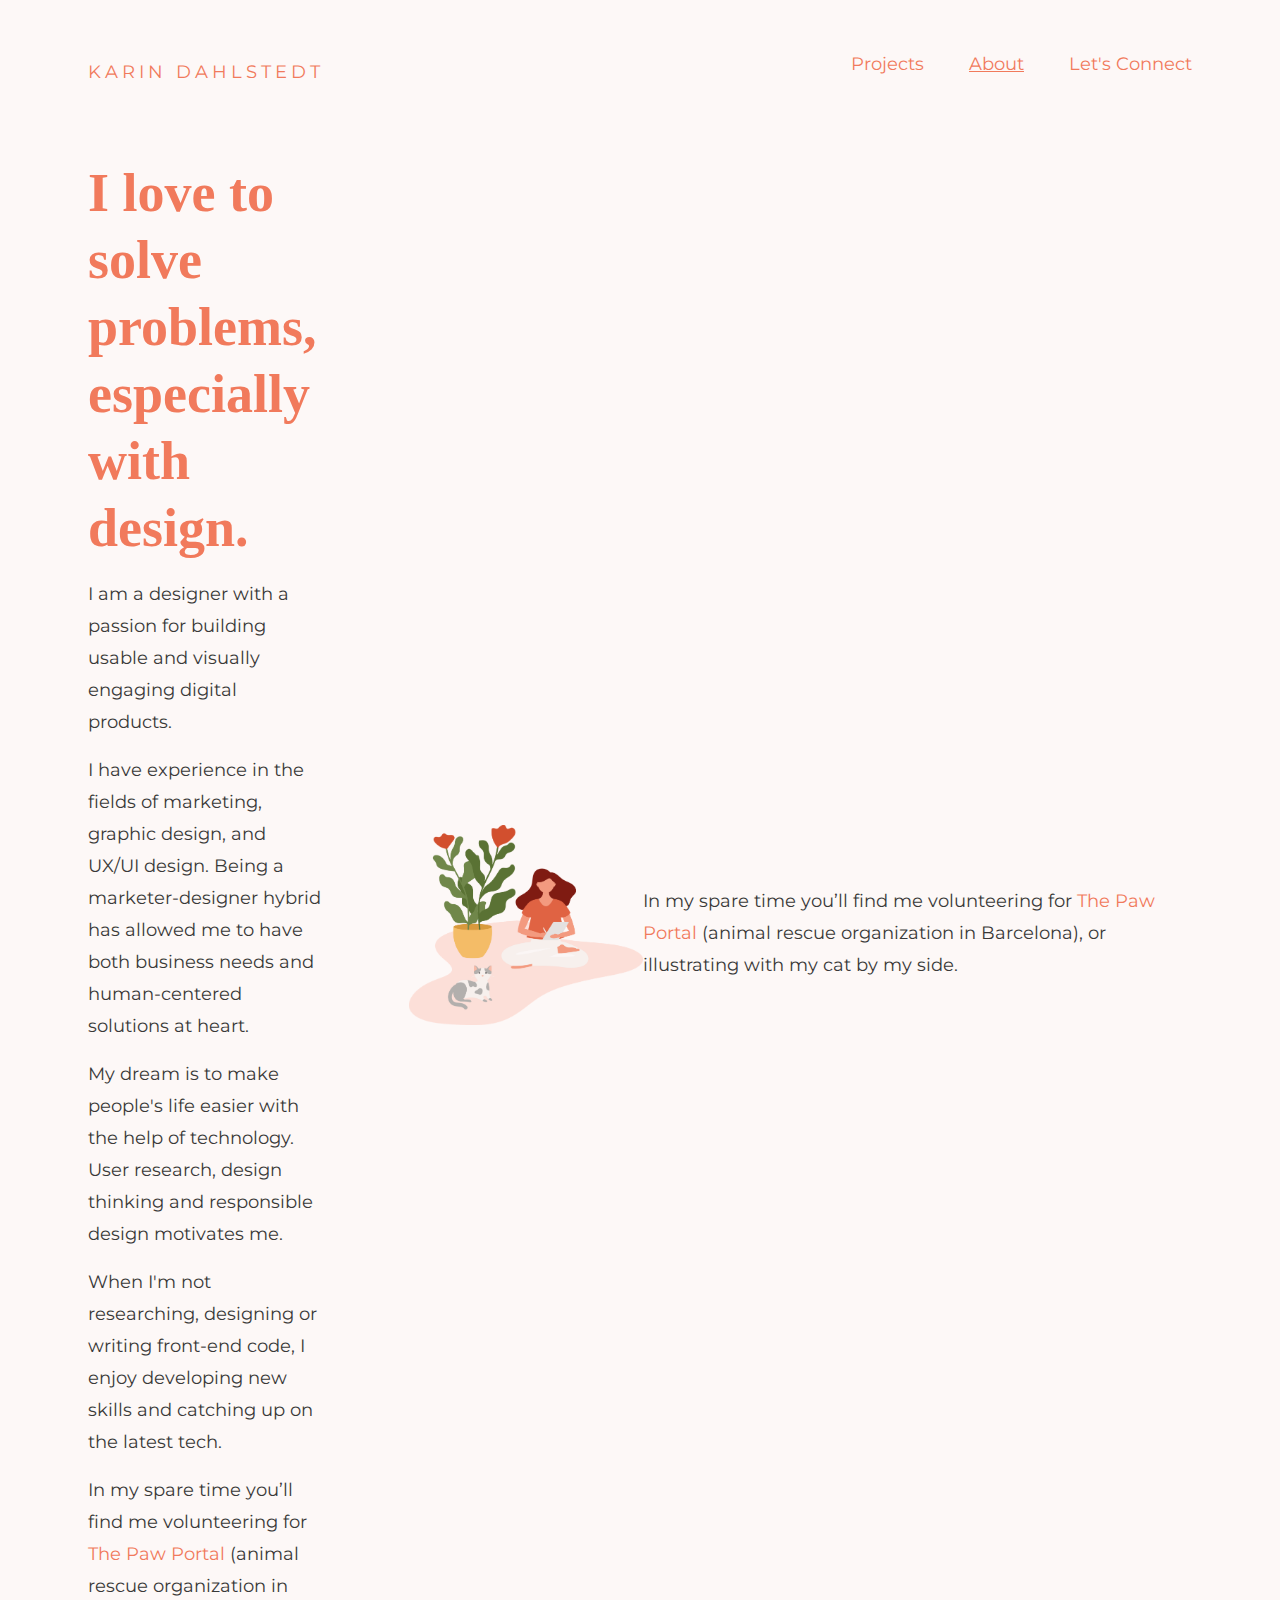
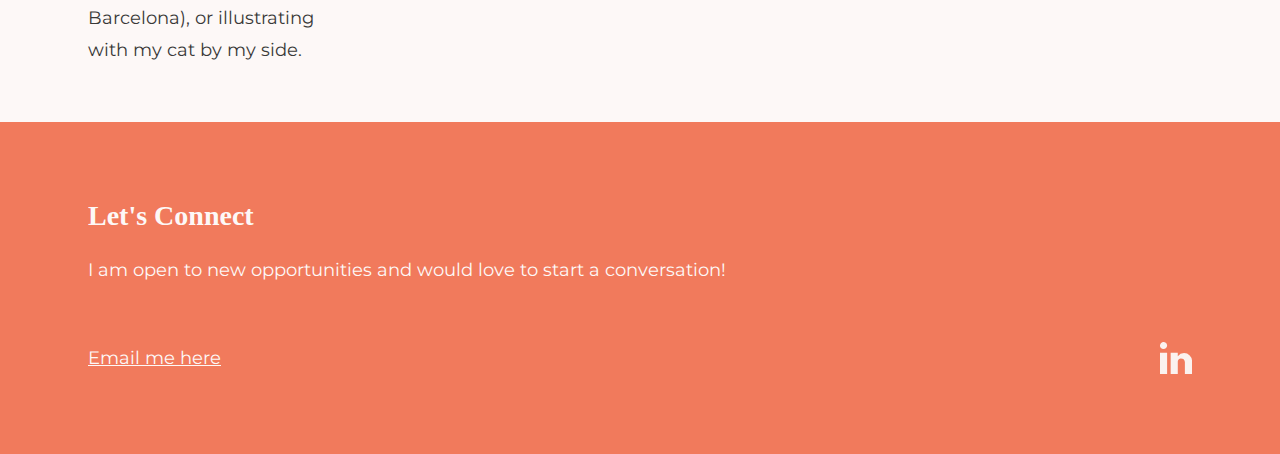
==== commit 614cb36c: "Footer updated" ====
--- a/about/index.html
+++ b/about/index.html
@@ -72,7 +72,7 @@
                             <p> When I'm not researching, designing or writing front-end code, I
                                 enjoy developing new skills and catching up on the latest tech.
                             </p>
-                            <p class="parragraph-min">In my spare time you’ll find me volunteering for
+                            <p class="parragraph-min  margin-bottom--lg">In my spare time you’ll find me volunteering for
                                 <a href="https://www.facebook.com/thepawportal">The Paw Portal</a>
                                 (animal rescue organization in Barcelona), or illustrating with my
                                 cat by my side.
@@ -102,12 +102,14 @@
                     </div>
                     <div id="footer">
                         <div class="footer__icon" alt="linkedin icon">
-                        <svg data-name="Layer 1" xmlns="http://www.w3.org/2000/svg"
-                            viewBox="0 0 36 36">
-                            <path
-                                d="M20 36h-8V12h8v4a9.27 9.27 0 017.05-3.53 9 9 0 019 9V36H28V22.5a4.54 4.54 0 00-4.49-3.89 3.67 3.67 0 00-2.59 1.2A3.62 3.62 0 0020 22.5zM8 36H0V12h8zM4 8a4 4 0 112.83-1.17A4 4 0 014 8z"
-                                fill="#fbf2ef"/>
-                        </svg>
+                            <a href="https://www.linkedin.com/in/karin-de-la-calle-dahlstedt/">
+                                <svg data-name="Layer 1" xmlns="http://www.w3.org/2000/svg"
+                                    viewBox="0 0 36 36">
+                                    <path
+                                        d="M20 36h-8V12h8v4a9.27 9.27 0 017.05-3.53 9 9 0 019 9V36H28V22.5a4.54 4.54 0 00-4.49-3.89 3.67 3.67 0 00-2.59 1.2A3.62 3.62 0 0020 22.5zM8 36H0V12h8zM4 8a4 4 0 112.83-1.17A4 4 0 014 8z"
+                                        fill="#fbf2ef"/>
+                                </svg>
+                            </a>
                     </div>
                 </div>
             </div>
--- a/assets/css/styles.css
+++ b/assets/css/styles.css
@@ -138,10 +138,11 @@
   --tertiary-color: #fdf8f7;
   --space-travel: #FFA480;
   --masclans:#F2EAD9;
+  --space-xxl: 9.6rem;
+  --space-xl: 8.8rem;
   --space-lg: 5.6rem;
   --space-md: 4.8rem;
   --space-sm: 2.4rem;
-  --space-xl: 6.4rem;
   --body-lg-min: 1.8rem;
   --body-md-min: 1.6rem;
   --body-sm-min: 1.4rem;
@@ -314,6 +315,13 @@
   display: none;
 }
 
+  /* ----------------------- MARGIN ------------------ */
+
+
+  .margin-bottom--xxl{
+margin-bottom: var(--space-xxl);
+  }
+
 .margin-bottom--lg {
   margin-bottom: var(--space-lg);
 } 
@@ -334,13 +342,32 @@
       margin-right: var(--space-md);
       }
 
-  .margin-top--md {
-    margin-top: var(--space-md);
-  }
+      .margin-left--sm {
+        margin-left: var(--space-sm);
+        }
+    
+        .margin-right--sm {
+          margin-right: var(--space-sm);
+          }
+
+  .padding-top--sm{
+    padding-top: var(--space-sm);
+  }
+
+  .margin--sm {
+    margin: var(--space-sm);
+          }
 
   .column_container {
    margin: 10rem;
   }
+
+  .margin-bottom-top {
+    margin: 4.8rem 0 4.8rem 0;
+  }
+
+  
+  /* ----------------------- END MARGIN ------------------ */
 
 /* ----------------------- END UTILITIES ------------------ */
 
@@ -457,7 +484,8 @@
 }
 
 .project {
-  margin-bottom: 8rem;
+  margin-bottom: 12.8rem;
+  margin-top: var(--space-xxl);
 }
 
 .project__bg {
@@ -531,6 +559,27 @@
 
 /* ----------------------- PROJECTS ------------------ */
 
+.prototype {
+  display: none;
+  }
+
+.box-shadow {
+  box-shadow:
+  0 1.2px 5px rgba(0, 0, 0, 0.04),
+  0 2.9px 11.9px rgba(0, 0, 0, 0.028),
+  0 5.4px 22.4px rgba(0, 0, 0, 0.023),
+  0 9.6px 40px rgba(0, 0, 0, 0.019),
+  0 18px 74.8px rgba(0, 0, 0, 0.016),
+  0 43px 179px rgba(0, 0, 0, 0.011)
+;
+ margin: 4.8rem 0 4.8rem 0;
+ border-radius:1rem;
+}
+
+.sub-section {
+  margin-bottom: var(--space-lg);
+}
+
 .project__img {
 margin: 0 0 3.2rem 0;
 }
@@ -547,7 +596,7 @@
 }
 
 .content__container {
-padding: 3.2rem;
+padding: 2.4rem;
 border-radius: 2rem;
 background-size: cover;
 margin: 4.8rem 0 4.8rem 0;
@@ -590,6 +639,11 @@
   width: auto;
 }
 
+.type-scale-img {
+  height: auto;
+  max-width: 30rem;
+}
+
 .mobile-prototype-img {
   max-height: 35rem;
   width: auto;
@@ -599,29 +653,13 @@
   margin: -1rem;
   object-fit: cover;
 }
-
-.iframe_container {
-}
-
-.prototype {
-  -ms-zoom: 0.75;
-        -moz-transform: scale(0.75);
-        -moz-transform-origin: 0 0;
-        -o-transform: scale(0.75);
-        -o-transform-origin: 0 0;
-        -webkit-transform: scale(0.75);
-        -webkit-transform-origin: 0 0;
-        margin: auto;
-        display: flex;
-        align-items: center;
-}
 /* ----------------------- END PROJECTS ------------------ */
 
 /* ----------------------- MASCLANS 1881 ------------------ */
 
 
-ul.project__ul--space-travel li::before {
-  color:#1765AC;
+ul.project__ul--masclans li::before {
+  color:#C2A97A;
 }
 
 .billboard__parallax {
@@ -706,11 +744,11 @@
 .next-project {
   background-color: #D9CDC7;
   height: 100%;
-  padding: 8.8rem 0 16.8rem 0;
+  padding: 8.8rem 0 8.8rem 0;
 }
 
 .arrow-right {
-  width: 10rem;
+  width: 5rem;
 height: auto;
 }
 
@@ -773,6 +811,11 @@
   background-attachment: scroll;
   background-size: 40%;
 }
+
+.margin-right--sm-min {
+  margin-right: var(--space-sm);
+}
+
 }
 /* ----------------------- END RESPONSIVE 768px ------------------ */
 
@@ -788,12 +831,12 @@
   }
 
   h2 {
-    font-size: 4.2rem;
+    font-size: 3.5rem;
     margin-bottom: 2.4rem;
   }
 
   h3 {
-    font-size: 3.2rem;
+    font-size: 2.8rem;
     margin-bottom: 2.4rem;
   }
 
@@ -813,10 +856,6 @@
     .b-sm {
       font-size: var(--body-sm-max) 
       }
-
-  .margin-bottom {
-    margin-bottom: 4.8rem;
-  } 
 
   /* ----------------------- END GLOBAL ------------------ */
 
@@ -859,6 +898,9 @@
     align-items: center;
   }
 
+  .align-self {
+    align-self: center;
+  }
   .align-start {
     align-items: start;
   }
@@ -884,6 +926,37 @@
     margin: 0 7.2rem 0 0;
   }
 
+  .column {
+    width: 50%;
+  }
+
+  .column-min {
+    width: 50%;
+  }
+
+   
+  .parragraph-min {
+    display: block;
+  }medium-img
+
+  .parragraph-max {
+    display: none;
+  }
+
+  .text-center {
+    text-align: center;
+  }
+
+  .center {
+    display: block;
+    margin-left: auto;
+    margin-right: auto;
+    width: 70%;
+  }
+
+    /* ----------------------- MARGINS ------------------ */
+
+
   .margin-right-min {
     margin-right: 7.2rem;
   } 
@@ -892,21 +965,23 @@
     margin-top: -8rem;
   }
 
-  .column {
-    width: 50%;
-  }
-
-  .column-min {
-    width: 50%;
-  }
-
-  .parragraph-min {
-    display: block;
-  }
-
-  .parragraph-max {
-    display: none;
-  }
+  .margin-bottom {
+    margin-bottom: var(--space-xl);
+  } 
+
+  .margin-left--min {
+    margin-left: var(--space-md);
+    }
+
+    .margin-right--sm-min {
+      margin-right: var(--space-sm);
+    }
+
+    .margin-bottom-top {
+      margin: 4.8rem 0 4.8rem 0;
+    }
+ 
+      /* ----------------------- END MARGINS ------------------ */
 
   /* ----------------------- END UTILITIES ------------------ */
 
@@ -1010,6 +1085,15 @@
 
 /* ----------------------- PROJECTS ------------------ */
 
+.sub-section {
+  margin-bottom: var(--space-xl);
+}
+
+.box-shadow {
+ border-radius:2rem;
+ margin: 4.8rem 0 4.8rem 0;
+}
+
   .project__img-min {
     margin: 0rem 0 2.4rem 0;
     display: block;
@@ -1026,11 +1110,14 @@
         justify-content: space-around;
       }
 
+      .content__container--full {
+        background-size: cover;
+      }
+  
+
   .content__container {
       padding: 5.6rem;
       border-radius: 2rem;
-      background-size: cover;
-      margin: 4.8rem 0 4.8rem 0;
         }
         
         .content__container--column-right {
@@ -1073,8 +1160,31 @@
       }
       
   .small-img {
-        width:50rem;
+        max-width:50rem;
         height: auto;
+      }
+
+      .medium-img {
+        max-height: 70rem;
+        width: auto;
+      }
+
+      .prototype-cover {
+        max-width:80rem;
+        height: auto;
+      }
+
+      .prototype {
+        -ms-zoom: 0.75;
+              -moz-transform: scale(0.75);
+              -moz-transform-origin: 0 0;
+              -o-transform: scale(0.75);
+              -o-transform-origin: 0 0;
+              -webkit-transform: scale(0.75);
+              -webkit-transform-origin: 0 0;
+              margin: auto;
+              display: flex;
+              align-items: center;
       }
 
 /* ----------------------- END PROJECTS ------------------ */
@@ -1108,12 +1218,30 @@
 
 /* ----------------------- END LISTS ------------------ */
 
+/* ----------------------- NEXT PROJECT ------------------ */
+
+.arrow-right {
+  width: 10rem;
+height: auto;
+}
+
+.next-project {
+  padding: 8.8rem 0 11.2rem 0;
+}
+
+/* ----------------------- END NEXT PROJECT ------------------ */
+
 /* ----------------------- FOOTER ------------------ */
 
     .footer__icon {
       width: 3.2rem;
       height: 3.2rem;
     }
+
+    .footer {
+      padding-top: 8rem;
+      padding-bottom: 8rem;
+      }
   
 /* ----------------------- END FOOTER ------------------ */
 }   
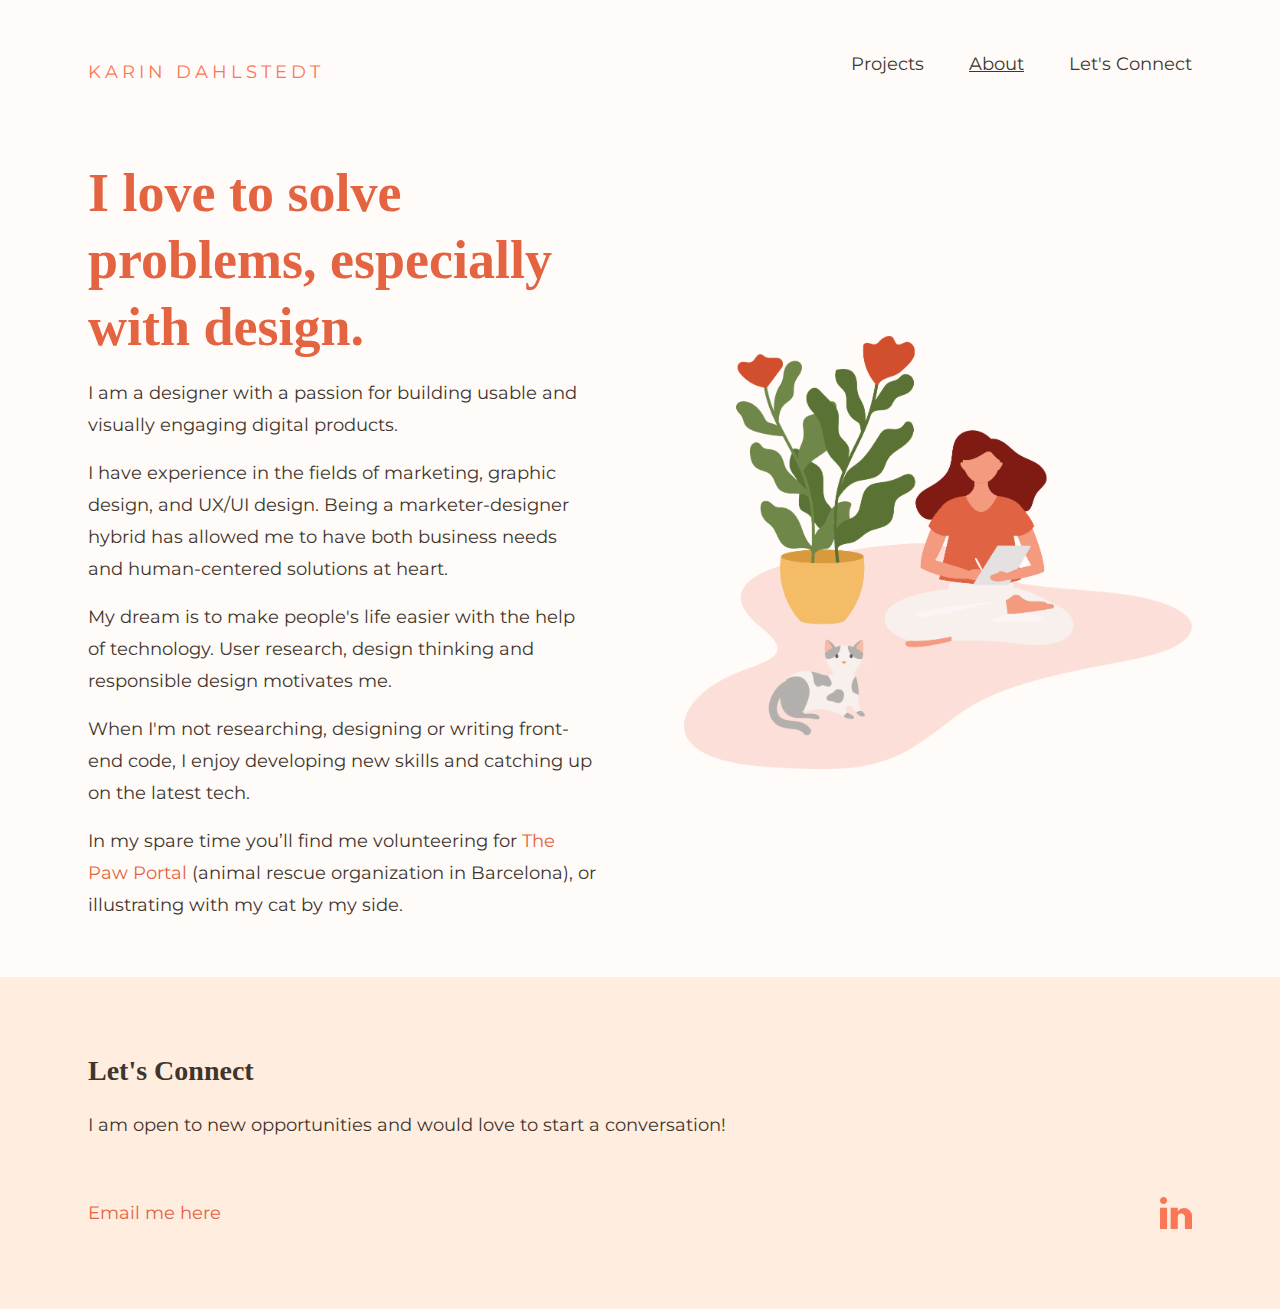
==== commit 1baae582: "Logo link update" ====
--- a/about/index.html
+++ b/about/index.html
@@ -15,14 +15,14 @@
         <header class="header">
             <div class="header-container wrapper">
                 <div class="logo">
-                    <a href="/">Karin Dahlstedt</a>
+                    <a class="logo-link" href="https://karindd.github.io">Karin Dahlstedt</a>
                     </div>
             <div class="hamburger-menu">
             <div id="myNav" class="overlay">
                 <a href="javascript:void(0)" class="closebtn" onclick="closeNav()">&times;</a>
                 <div class="overlay-content">
-                  <a href="/">Projects</a>
-                  <a href="/about">About</a>
+                  <a href="https://karindd.github.io/">Projects</a>
+                  <a href="https://karindd.github.io/about">About</a>
                   <a href="#footer" onclick="closeNav()">Let's Connect</a>
                 </div>
               </div>
@@ -97,17 +97,17 @@
                     <p class="footer__content">I am open to new opportunities and would love to start a conversation!</p>
                 <div class="flex-container space-between align-end">
                     <div class="footer__email">
-                        <a href="mailto: dahlstedt.karin@gmail.com" class="footer-anchor">Email me
+                        <a href="mailto: dahlstedt.karin@gmail.com" target="_blank" class="footer-anchor">Email me
                             here</a>
                     </div>
                     <div id="footer">
                         <div class="footer__icon" alt="linkedin icon">
-                            <a href="https://www.linkedin.com/in/karin-de-la-calle-dahlstedt/">
+                            <a href="https://www.linkedin.com/in/karin-de-la-calle-dahlstedt/" target="_blank">
                                 <svg data-name="Layer 1" xmlns="http://www.w3.org/2000/svg"
                                     viewBox="0 0 36 36">
                                     <path
                                         d="M20 36h-8V12h8v4a9.27 9.27 0 017.05-3.53 9 9 0 019 9V36H28V22.5a4.54 4.54 0 00-4.49-3.89 3.67 3.67 0 00-2.59 1.2A3.62 3.62 0 0020 22.5zM8 36H0V12h8zM4 8a4 4 0 112.83-1.17A4 4 0 014 8z"
-                                        fill="#fbf2ef"/>
+                                        fill="#F97755"/>
                                 </svg>
                             </a>
                     </div>
--- a/assets/css/styles.css
+++ b/assets/css/styles.css
@@ -133,11 +133,13 @@
 /* ----------------------- VARIABLES ------------------ */
 
 :root {
-  --primary-color:#F17A5C;
-  --secondary-color: #393938;
-  --tertiary-color: #fdf8f7;
-  --space-travel: #FFA480;
+  --primary-color:#E46341;
+  --secondary-color: #40352D;
+  --tertiary-color: #FFFBF8;
+  --quaternary-color:#F97755;
+  --space-travel: #FDBD8B;
   --masclans:#F2EAD9;
+  --footer:#FFEDE0;
   --space-xxl: 9.6rem;
   --space-xl: 8.8rem;
   --space-lg: 5.6rem;
@@ -239,7 +241,6 @@
   color: var(--secondary-color);
 }
 
-
 /* ----------------------- UTILITIES ------------------ */
 
 .wrapper {
@@ -315,19 +316,28 @@
   display: none;
 }
 
+.underline {
+  text-decoration: underline;
+}
+
   /* ----------------------- MARGIN ------------------ */
 
 
   .margin-bottom--xxl{
 margin-bottom: var(--space-xxl);
   }
+
+  .margin-bottom--xl{
+    margin-bottom: var(--space-xl);
+      }
+    
 
 .margin-bottom--lg {
   margin-bottom: var(--space-lg);
 } 
 
 .margin-bottom--md {
-  margin-bottom: var(--space-md);
+  margin-bottom: var(--space-sm);
 } 
 
 .margin-bottom--sm {
@@ -391,11 +401,44 @@
   text-transform: uppercase;
 }
 
+.logo-link:link {
+  color: var(  --quaternary-color);
+}
+.logo-link:visited {
+  color: var(  --quaternary-color);
+}
+.logo-link:hover {
+  color: var(  --quaternary-color);
+}
+.logo-link:active {
+  color: var(  --quaternary-color);
+}
+
+
+.nav-link:link {
+  color: var(--secondary-color);
+}
+
+.nav-link:visited {
+  color: var(--secondary-color);
+}
+
+.nav-link:hover {
+  color: var(--primary-color);
+}
+
+.nav-link:active {
+  color: var(--primary-color);
+}
+
 /* ----------------------- END HEADER ------------------ */
 
 
 /* ----------------------- NAVIGATION ------------------ */
 
+.nav-text {
+  color: var(--secondary-color);
+}
 .navigation-min {
   display: none;
 }
@@ -555,6 +598,14 @@
   margin-bottom:4.8rem;
 }
 
+.billboard__row,
+.billboard__content--column-left,
+.billboard__content--column-right {
+  margin-bottom: var(--space-sm);
+}
+
+
+
 /* ----------------------- END PROJECTS BILLBOARD ------------------ */
 
 /* ----------------------- PROJECTS ------------------ */
@@ -653,6 +704,12 @@
   margin: -1rem;
   object-fit: cover;
 }
+
+.project-end {
+  background-size: cover;
+  background-color: var(--masclans);
+padding: 4.8rem 0 4rem 0;
+}
 /* ----------------------- END PROJECTS ------------------ */
 
 /* ----------------------- MASCLANS 1881 ------------------ */
@@ -674,14 +731,14 @@
   background-repeat: no-repeat;
   background-position: right 2.4rem bottom -1rem;
   background-attachment: scroll;
-  background-size: 40%;
+  background-size: 45%;
 }
 
 .bg-color--masclans {
   background-color: var(--masclans);
 }
 
-/* ----------------------- END 1881 ------------------ */
+/* ----------------------- END MASCLANS 1881 ------------------ */
 
 /* ----------------------- SPACE TRAVEL ------------------ */
 
@@ -742,7 +799,7 @@
 /* ----------------------- NEXT PROJECT ------------------ */
 
 .next-project {
-  background-color: #D9CDC7;
+  background-color:var(--footer);
   height: 100%;
   padding: 8.8rem 0 8.8rem 0;
 }
@@ -757,7 +814,7 @@
 /* ----------------------- FOOTER ------------------ */
 
 .footer {
-  background: var(--primary-color);
+  background: var(--footer);
   min-height: 24rem;
   padding-top: 4rem;
   padding-bottom: 4rem;
@@ -770,7 +827,7 @@
 
 .footer__content,
 .footer__title {
-  color: var(--tertiary-color);
+  color: var(--secondary-color);
 }
 
 .footer__content {
@@ -783,12 +840,11 @@
 }
 
 .footer-anchor:link {
-  color: var(--tertiary-color);
-  text-decoration-line: underline;
+  color: var(--primary-color);
 }
 
 .footer-anchor:visited {
-  color: var(--tertiary-color);
+  color: var(--primary-color);
 }
 
 .footer-anchor:hover {
@@ -933,11 +989,10 @@
   .column-min {
     width: 50%;
   }
-
    
   .parragraph-min {
     display: block;
-  }medium-img
+  }
 
   .parragraph-max {
     display: none;
@@ -969,6 +1024,11 @@
     margin-bottom: var(--space-xl);
   } 
 
+  .margin-bottom--md {
+    margin-bottom: var(--space-md);
+  } 
+  
+
   .margin-left--min {
     margin-left: var(--space-md);
     }
@@ -990,15 +1050,21 @@
   .hamburger-menu {
     display: none;
   }
+
   .navigation {
     display: none;
   }
+
   .navigation-min {
     width: 50%;
     display: flex;
     justify-content: flex-end;
   }
 
+.nav-link:link {
+  color: var(--secondary-color);
+}
+
   .nav-item {
     padding: 0 2rem;
   }
@@ -1044,11 +1110,13 @@
 .billboard__content--column-right {
   width: 50%;
   margin-right: 8.8rem;
+  margin-bottom: 0rem;
 }
 
 .billboard__content--column-left {
   width: 50%;
   margin-left: 4.8rem;
+  margin-bottom: 0rem;
 }
 
 .billboard__row {
@@ -1057,7 +1125,7 @@
   flex-direction: row;
   width: 100%;
   justify-content: space-around;
-  margin-bottom: var(--space-sm);
+  margin-bottom: var(--space-md);
 }
 
 .project__mockup {
@@ -1069,7 +1137,7 @@
 
     .billboard__content {
       width: 100%;
-      padding: 6.4rem 8.8rem 6.4rem;
+      padding: 6.4rem 8.8rem 4.8rem;
       border-radius: 0 0 2rem 2rem;
       margin-bottom: var(--space-xl);
     }
@@ -1189,6 +1257,19 @@
 
 /* ----------------------- END PROJECTS ------------------ */
 
+/* ----------------------- MASCLANS ------------------ */
+
+.billboard-mockup--masclans {
+  background-image: url("../img/masclans/bg2.png");
+  background-repeat: no-repeat;
+  background-position: right 8.8rem bottom;
+  background-attachment: fixed;
+  background-size: 35%;
+}
+
+/* ----------------------- END ------------------ */
+
+
 /* ----------------------- SPACE TRAVEL ------------------ */
 
 .billboard-bg--space-travel {
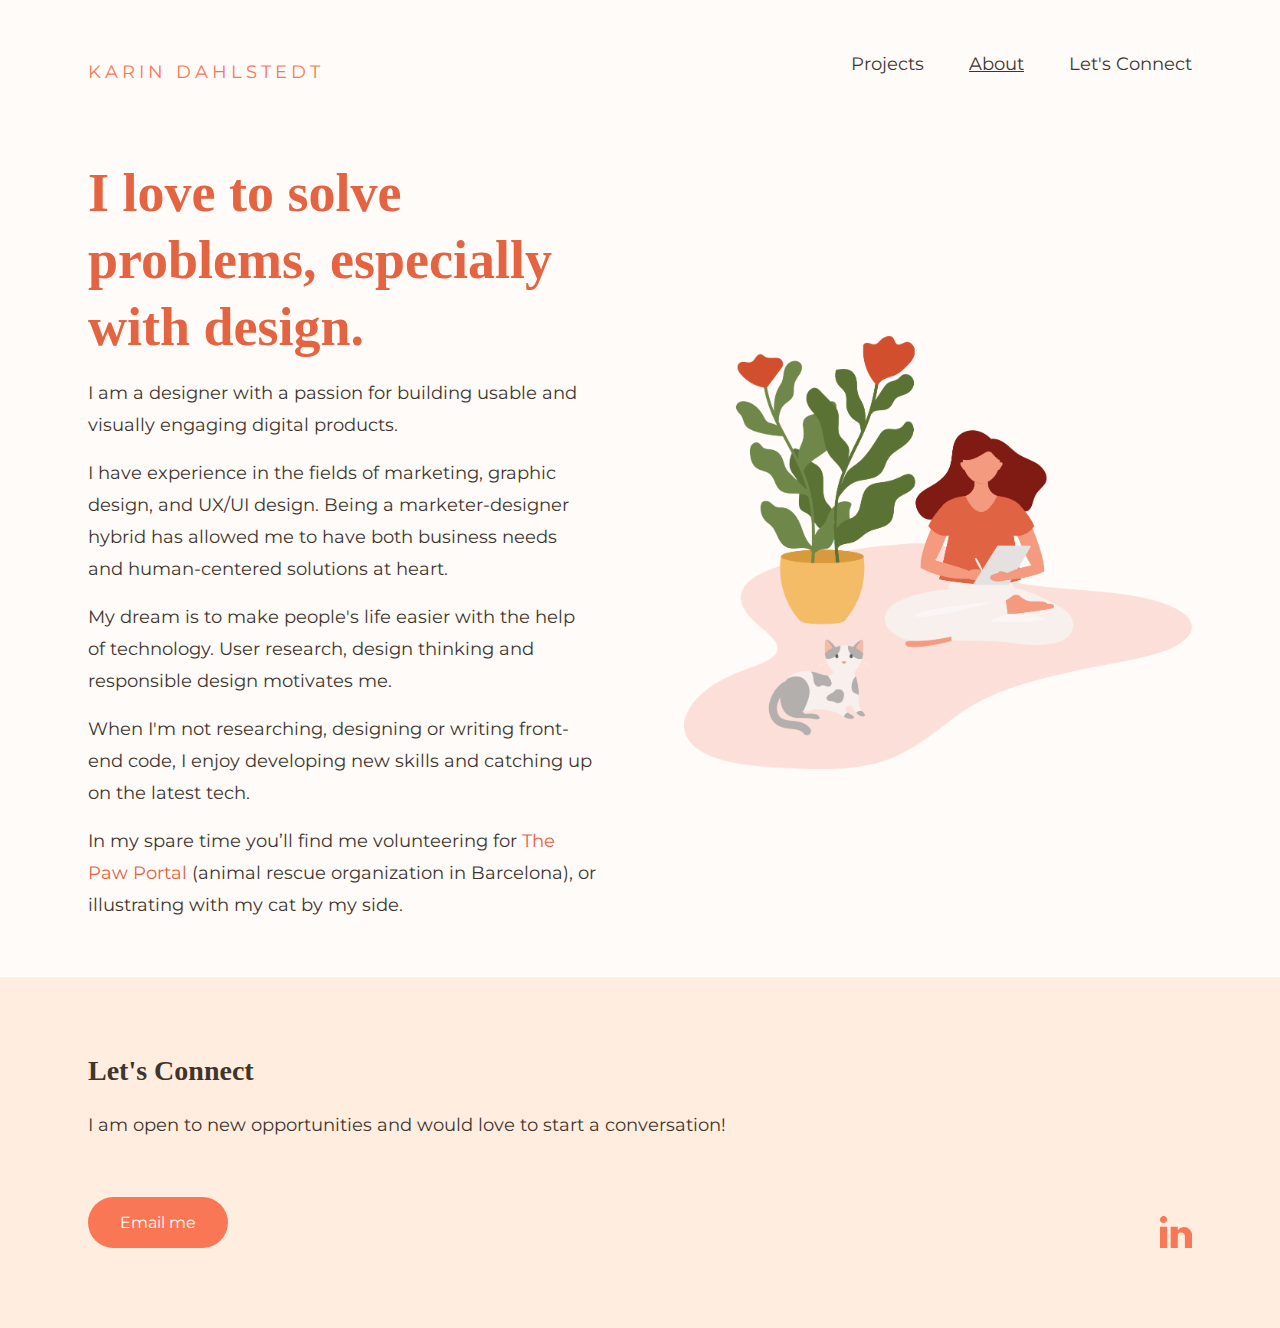
==== commit 75b89dfc: "Update" ====
--- a/about/index.html
+++ b/about/index.html
@@ -97,19 +97,20 @@
                     <p class="footer__content">I am open to new opportunities and would love to start a conversation!</p>
                 <div class="flex-container space-between align-end">
                     <div class="footer__email">
-                        <a href="mailto: dahlstedt.karin@gmail.com" target="_blank" class="footer-anchor">Email me
-                            here</a>
+                        <a href="mailto: dahlstedt.karin@gmail.com" target="_blank" class="footer-anchor">
+                        <button class="button margin-bottom--xl">Email me</button>
+                          </a>
                     </div>
                     <div id="footer">
                         <div class="footer__icon" alt="linkedin icon">
                             <a href="https://www.linkedin.com/in/karin-de-la-calle-dahlstedt/" target="_blank">
-                                <svg data-name="Layer 1" xmlns="http://www.w3.org/2000/svg"
-                                    viewBox="0 0 36 36">
-                                    <path
-                                        d="M20 36h-8V12h8v4a9.27 9.27 0 017.05-3.53 9 9 0 019 9V36H28V22.5a4.54 4.54 0 00-4.49-3.89 3.67 3.67 0 00-2.59 1.2A3.62 3.62 0 0020 22.5zM8 36H0V12h8zM4 8a4 4 0 112.83-1.17A4 4 0 014 8z"
-                                        fill="#F97755"/>
-                                </svg>
-                            </a>
+                        <svg data-name="Layer 1" xmlns="http://www.w3.org/2000/svg"
+                            viewBox="0 0 36 36">
+                            <path
+                                d="M20 36h-8V12h8v4a9.27 9.27 0 017.05-3.53 9 9 0 019 9V36H28V22.5a4.54 4.54 0 00-4.49-3.89 3.67 3.67 0 00-2.59 1.2A3.62 3.62 0 0020 22.5zM8 36H0V12h8zM4 8a4 4 0 112.83-1.17A4 4 0 014 8z"
+                                fill="#F97755"/>
+                        </svg>
+                    </a>
                     </div>
                 </div>
             </div>
--- a/assets/css/styles.css
+++ b/assets/css/styles.css
@@ -131,7 +131,6 @@
 /* ----------------------- END RESET ------------------ */
 
 /* ----------------------- VARIABLES ------------------ */
-
 :root {
   --primary-color:#E46341;
   --secondary-color: #40352D;
@@ -139,6 +138,8 @@
   --quaternary-color:#F97755;
   --space-travel: #FDBD8B;
   --masclans:#F2EAD9;
+  --fri-apparel:#E5DED8;
+  --fri-apparel-02:#BED3B1;
   --footer:#FFEDE0;
   --space-xxl: 9.6rem;
   --space-xl: 8.8rem;
@@ -320,6 +321,10 @@
   text-decoration: underline;
 }
 
+.hide-max {
+  display: none;
+}
+
   /* ----------------------- MARGIN ------------------ */
 
 
@@ -544,6 +549,11 @@
   background: linear-gradient(63deg, rgba(23,101,172,1) 0%, rgba(162,202,238,1) 100%);
       }
 
+.fri__bg {
+background: rgb(106,137,87);
+background: linear-gradient(63deg, rgba(106,137,87,1) 0%, rgba(190,211,177,1) 100%);
+}
+
 .zoom-effect-container {
   width: 100%;
   height: 100%;
@@ -571,7 +581,16 @@
   height: 0.8rem; 
   background-color: var(--secondary-color);
   transition: all linear 0.1s; min-width: 0%;
-  z-index: 10; }
+  z-index: 10; 
+}
+
+
+  .billboard__parallax {
+    background-repeat: repeat;
+    background-attachment: scroll;
+    background-size: cover;
+    border-radius: 0 0 3rem 3rem;
+  }
 
  .billboard__h {
   color: var(--tertiary-color);
@@ -594,7 +613,6 @@
 .billboard__content {
   width: 100%;
   padding: 4.8rem 2.4rem 4.8rem;
-  border-radius: 0 0 2rem 2rem;
   margin-bottom:4.8rem;
 }
 
@@ -603,8 +621,6 @@
 .billboard__content--column-right {
   margin-bottom: var(--space-sm);
 }
-
-
 
 /* ----------------------- END PROJECTS BILLBOARD ------------------ */
 
@@ -653,6 +669,13 @@
 margin: 4.8rem 0 4.8rem 0;
 }
 
+.content__container-sm {
+  padding: 2.4rem;
+  border-radius: 2rem;
+  margin: 4.8rem 0 4.8rem 0;
+  }
+  
+
 .content__container--column-right {
   padding: 0 1.6rem 0 2.4rem;
   width: 50%;
@@ -705,11 +728,6 @@
   object-fit: cover;
 }
 
-.project-end {
-  background-size: cover;
-  background-color: var(--masclans);
-padding: 4.8rem 0 4rem 0;
-}
 /* ----------------------- END PROJECTS ------------------ */
 
 /* ----------------------- MASCLANS 1881 ------------------ */
@@ -717,13 +735,6 @@
 
 ul.project__ul--masclans li::before {
   color:#C2A97A;
-}
-
-.billboard__parallax {
-  background-repeat: repeat;
-  background-attachment: scroll;
-  background-size: cover;
-  border-radius: 0 0 3rem 3rem;
 }
 
 .billboard-mockup--masclans {
@@ -738,7 +749,37 @@
   background-color: var(--masclans);
 }
 
+.project-end {
+  background-size: cover;
+  background-color: var(--masclans);
+padding: 8rem 0 8rem 0;
+}
+
 /* ----------------------- END MASCLANS 1881 ------------------ */
+
+/* ----------------------- FRI APPAREL ------------------ */
+
+.billboard-mockup--fri {
+  background-image: url("../img/fri-apparel/bg2.png");
+  background-repeat: no-repeat;
+  background-position: right 2.4rem bottom -1rem;
+  background-attachment: scroll;
+  background-size: 45%;
+}
+
+ul.project__ul--fri li::before {
+  color:#C2A97A;
+}
+
+.bg-color--fri {
+  background-color: var(--fri-apparel);
+}
+
+.bg-color--fri-secondary {
+  background-color: var(--fri-apparel-02);
+}
+
+/* ----------------------- END FRI APPAREL ------------------ */
 
 /* ----------------------- SPACE TRAVEL ------------------ */
 
@@ -770,7 +811,7 @@
 
 /* ----------------------- LISTS ------------------ */
 
-ul.project__ul--billboard li::before {
+ul.project__ul--gray li::before {
   color:var(--secondary-color);
 }
 
@@ -796,7 +837,44 @@
 
 /* ----------------------- END LISTS ------------------ */
 
-/* ----------------------- NEXT PROJECT ------------------ */
+/* ----------------------- BUTTON ------------------ */
+
+
+.button {
+  background-color: #F97755;
+  border: none;
+  color: var(--tertiary-color);
+  padding: 0.8rem 2.4rem;
+  text-align: center;
+  font-size: 1.6rem;
+  opacity: 1;
+  transition: 0.3s;
+  display: inline-block;
+  text-decoration: none;
+  cursor: pointer;
+  border-radius: 5rem;
+  margin: auto;
+}
+
+.button-large {
+  margin: 2.4rem;
+  background-color: #F97755;
+  border: none;
+  color: var(--tertiary-color);
+  padding: 1.6rem 3.2rem;
+  text-align: center;
+  font-size: 1.6rem;
+  opacity: 1;
+  transition: 0.3s;
+  display: inline-block;
+  text-decoration: none;
+  cursor: pointer;
+  border-radius: 5rem;
+}
+
+.button:hover {opacity:0.8;}
+
+/* ----------------------- END BUTTON ------------------ */
 
 .next-project {
   background-color:var(--footer);
@@ -973,6 +1051,11 @@
     display: none;
   }
 
+  .hide-min {
+    display: none;
+  }
+
+
   .inline {
     display: inline-block;
   }
@@ -1044,6 +1127,27 @@
       /* ----------------------- END MARGINS ------------------ */
 
   /* ----------------------- END UTILITIES ------------------ */
+
+    /* ----------------------- BUTTON ------------------ */
+
+
+  .button {
+    background-color: #F97755;
+    border: none;
+    color: var(--tertiary-color);
+    padding: 1.6rem 3.2rem;
+    text-align: center;
+    font-size: 1.6rem;
+    opacity: 1;
+    transition: 0.3s;
+    display: inline-block;
+    text-decoration: none;
+    cursor: pointer;
+    border-radius: 5rem;
+    margin: auto;
+  }
+
+      /* ----------------------- END BUTTON ------------------ */
 
   /* ----------------------- HEADER ------------------ */
 
@@ -1137,8 +1241,7 @@
 
     .billboard__content {
       width: 100%;
-      padding: 6.4rem 8.8rem 4.8rem;
-      border-radius: 0 0 2rem 2rem;
+      padding: 9.6rem 8.8rem 6.4rem;
       margin-bottom: var(--space-xl);
     }
 
@@ -1178,13 +1281,12 @@
         justify-content: space-around;
       }
 
-      .content__container--full {
+  .content__container--full {
         background-size: cover;
       }
   
-
   .content__container {
-      padding: 5.6rem;
+      padding: 6.4rem;
       border-radius: 2rem;
         }
         
@@ -1267,8 +1369,19 @@
   background-size: 35%;
 }
 
-/* ----------------------- END ------------------ */
-
+/* ----------------------- END MASCLANS ------------------ */
+
+/* ----------------------- FRI APPAREL ------------------ */
+
+.billboard-mockup--fri {
+  background-image: url("../img/fri-apparel/bg2.png");
+  background-repeat: no-repeat;
+  background-position: right 8.8rem bottom;
+  background-attachment: fixed;
+  background-size: 35%;
+}
+
+/* ----------------------- END FRI APPAREL ------------------ */
 
 /* ----------------------- SPACE TRAVEL ------------------ */
 
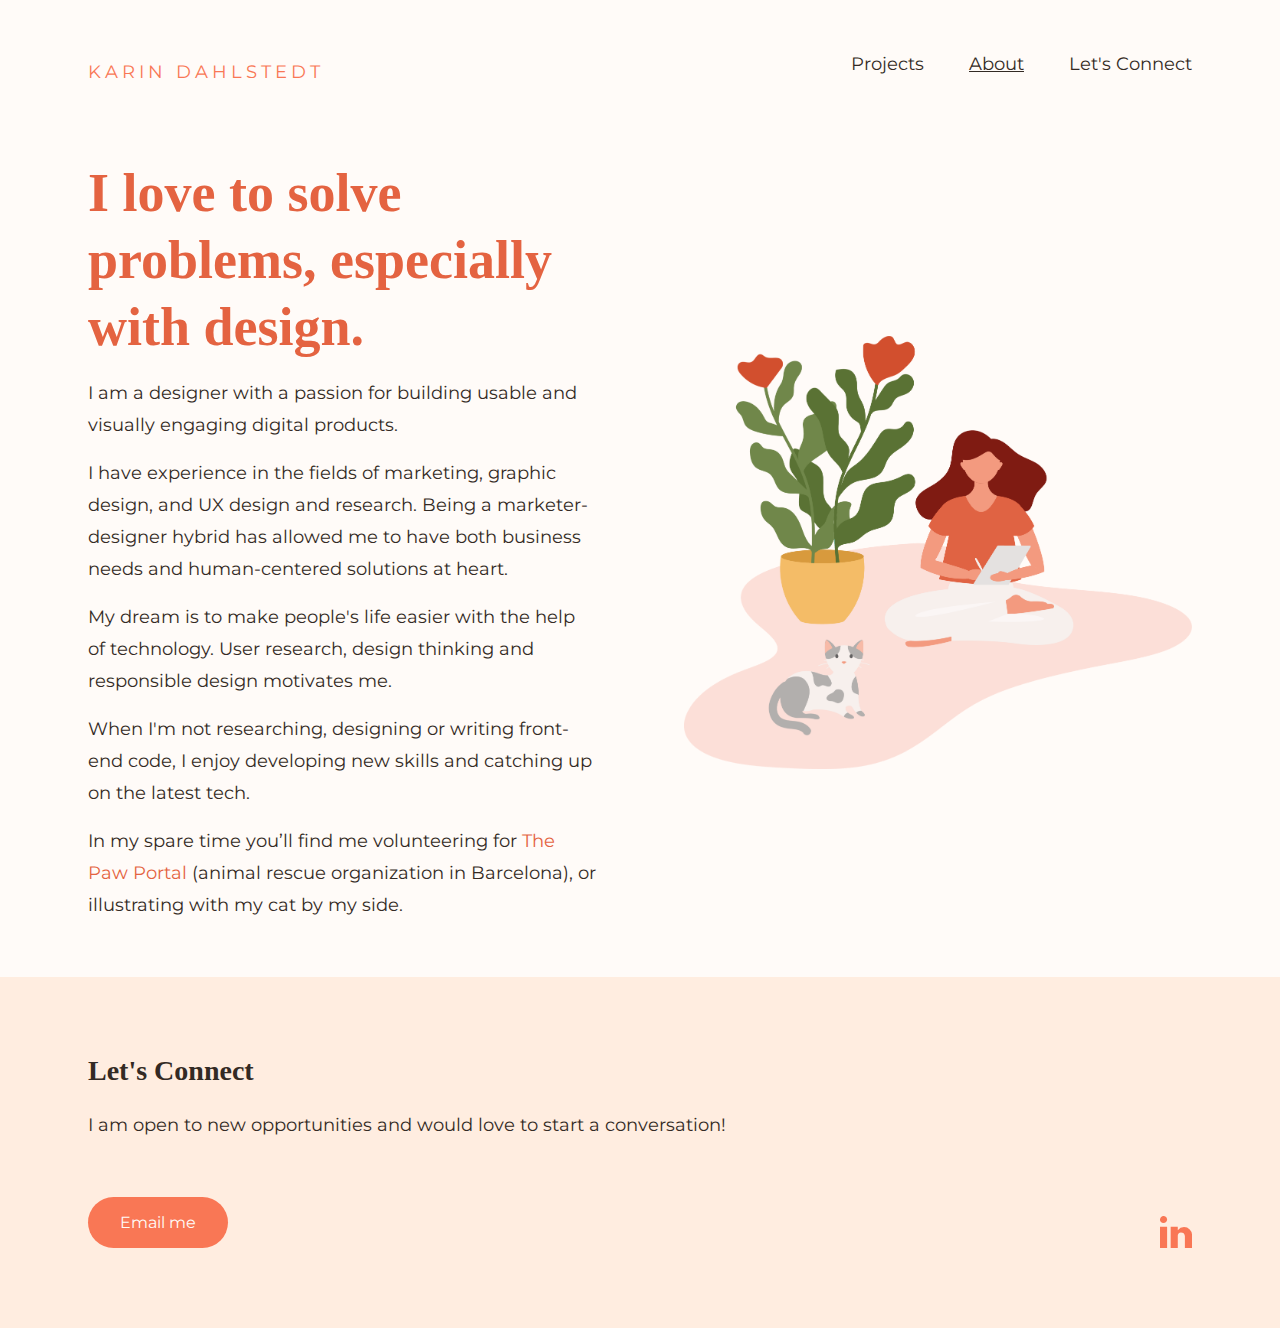
==== commit 5626f8c0: "Copy update" ====
--- a/about/index.html
+++ b/about/index.html
@@ -57,7 +57,7 @@
 
 
                             <p>I have experience in the fields of marketing, graphic design, and
-                                UX/UI design.
+                                UX design and research.
 
                                 Being a marketer-designer hybrid has allowed me to have both
                                 business needs and human-centered solutions at heart.</p>
@@ -81,7 +81,7 @@
                         <div class="illustration column-min">
                             <img src="../assets/img/about.png" alt="girl painting with a cat by her side">
                         </div>
-                        <p class="parragraph-max">In my spare time you’ll find me volunteering for
+                        <p class="parragraph-max margin-bottom--lg">In my spare time you’ll find me volunteering for
                             <a href="https://www.facebook.com/thepawportal">The Paw Portal</a>
                             (animal rescue organization in Barcelona), or illustrating with my
                             cat by my side.
--- a/assets/css/styles.css
+++ b/assets/css/styles.css
@@ -133,9 +133,9 @@
 /* ----------------------- VARIABLES ------------------ */
 :root {
   --primary-color:#E46341;
-  --secondary-color: #40352D;
+  --secondary-color: #332A24;
   --tertiary-color: #FFFBF8;
-  --quaternary-color:#F97755;
+  --quaternary-color:#F97755; 
   --space-travel: #FDBD8B;
   --masclans:#F2EAD9;
   --fri-apparel:#E5DED8;
@@ -166,7 +166,7 @@
 h1,
 h2,
 h3 {
-  font-family: 'DM SerifDisplay';
+  font-family: 'DM SerifDisplay', Garamond, serif;
   color: var(--secondary-color);
 }
 
@@ -207,7 +207,7 @@
 
 body {
   background-color: var(--tertiary-color);
-  font-family: 'Montserrat';
+  font-family: 'Montserrat', Helvetica, Arial, sans-serif;
   font-size: var(--body-md-min) ;
   color: var(--secondary-color);
   line-height: 2.4rem;
@@ -241,6 +241,8 @@
 .a:active {
   color: var(--secondary-color);
 }
+
+/* ----------------------- END GLOBAL ------------------ */
 
 /* ----------------------- UTILITIES ------------------ */
 
@@ -381,7 +383,6 @@
     margin: 4.8rem 0 4.8rem 0;
   }
 
-  
   /* ----------------------- END MARGIN ------------------ */
 
 /* ----------------------- END UTILITIES ------------------ */
@@ -473,8 +474,8 @@
   z-index: 1;
   top: 0;
   left: 0;
-  background-color: rgb(0,0,0);
-  background-color: rgba(0,0,0, 0.9);
+  background-color: var(--secondary-color);
+  opacity: 0.95;
   overflow-x: hidden;
   transition: 0.25s;
 }
@@ -491,13 +492,13 @@
   padding: 1.6rem;
   text-decoration: none;
   font-size: 1.8rem;
-  color: #818181;
+  color: var(--tertiary-color);
   display: block;
   transition: 0.3s;
 }
 
 .overlay a:hover, .overlay a:focus {
-  color: #f1f1f1;
+  color: var(--tertiary-color);
 }
 
 .overlay .closebtn {
@@ -520,7 +521,6 @@
 
 /* ----------------------- END NAVIGATION ------------------ */
 
-
 /* ----------------------- HOME ------------------ */
 
 .illustration {
@@ -532,8 +532,7 @@
 }
 
 .project {
-  margin-bottom: 12.8rem;
-  margin-top: var(--space-xxl);
+  margin-bottom: 9.6rem;
 }
 
 .project__bg {
@@ -583,7 +582,6 @@
   transition: all linear 0.1s; min-width: 0%;
   z-index: 10; 
 }
-
 
   .billboard__parallax {
     background-repeat: repeat;
@@ -753,6 +751,7 @@
   background-size: cover;
   background-color: var(--masclans);
 padding: 8rem 0 8rem 0;
+margin-top: var(--space-md);
 }
 
 /* ----------------------- END MASCLANS 1881 ------------------ */
@@ -839,42 +838,45 @@
 
 /* ----------------------- BUTTON ------------------ */
 
+.button,
+.button-large {
+  background-color: var(--quaternary-color);
+  color: var(--tertiary-color);
+  text-align: center;
+  display: inline-block;
+  cursor: pointer;
+  text-decoration: none;
+  transition: 0.3s;
+  opacity: 1;
+  border-radius: 5rem;
+  font-size: 1.6rem;
+  border: none;
+}
 
 .button {
-  background-color: #F97755;
-  border: none;
-  color: var(--tertiary-color);
   padding: 0.8rem 2.4rem;
-  text-align: center;
-  font-size: 1.6rem;
-  opacity: 1;
-  transition: 0.3s;
-  display: inline-block;
-  text-decoration: none;
-  cursor: pointer;
-  border-radius: 5rem;
   margin: auto;
 }
 
 .button-large {
   margin: 2.4rem;
-  background-color: #F97755;
-  border: none;
-  color: var(--tertiary-color);
   padding: 1.6rem 3.2rem;
+}
+
+.button-container {
+  display: flex;
+  flex-flow: wrap;
   text-align: center;
-  font-size: 1.6rem;
-  opacity: 1;
-  transition: 0.3s;
-  display: inline-block;
-  text-decoration: none;
-  cursor: pointer;
-  border-radius: 5rem;
-}
-
+  white-space: nowrap;
+  justify-content: center;
+}
+
+.button-large:hover,
 .button:hover {opacity:0.8;}
 
 /* ----------------------- END BUTTON ------------------ */
+
+/* ----------------------- NEXT PROJECT SECTION ------------------ */
 
 .next-project {
   background-color:var(--footer);
@@ -887,7 +889,7 @@
 height: auto;
 }
 
-/* ----------------------- NEXT PROJECT END ------------------ */
+/* ----------------------- NEXT PROJECT SECTION END ------------------ */
 
 /* ----------------------- FOOTER ------------------ */
 
@@ -1090,6 +1092,10 @@
     margin-left: auto;
     margin-right: auto;
     width: 70%;
+  }
+
+  .hide-max {
+    display: block;
   }
 
     /* ----------------------- MARGINS ------------------ */
@@ -1147,6 +1153,11 @@
     margin: auto;
   }
 
+
+
+.button-large {
+  margin:var(--space-xl);
+}
       /* ----------------------- END BUTTON ------------------ */
 
   /* ----------------------- HEADER ------------------ */
@@ -1205,6 +1216,10 @@
 
   .project__bg {
     border-radius: 4rem;
+      }
+
+      .project {
+        margin-bottom: 12.8rem;
       }
 
 /* ----------------------- END HOME ------------------ */
@@ -1403,7 +1418,6 @@
 
 /* ----------------------- END SPACE TRAVEL ------------------ */
 
-
 /* ----------------------- LISTS ------------------ */
 
 li {
@@ -1412,7 +1426,7 @@
 
 /* ----------------------- END LISTS ------------------ */
 
-/* ----------------------- NEXT PROJECT ------------------ */
+/* ----------------------- NEXT PROJECT SECTION ------------------ */
 
 .arrow-right {
   width: 10rem;
@@ -1423,7 +1437,7 @@
   padding: 8.8rem 0 11.2rem 0;
 }
 
-/* ----------------------- END NEXT PROJECT ------------------ */
+/* ----------------------- END NEXT SECTION PROJECT ------------------ */
 
 /* ----------------------- FOOTER ------------------ */
 
